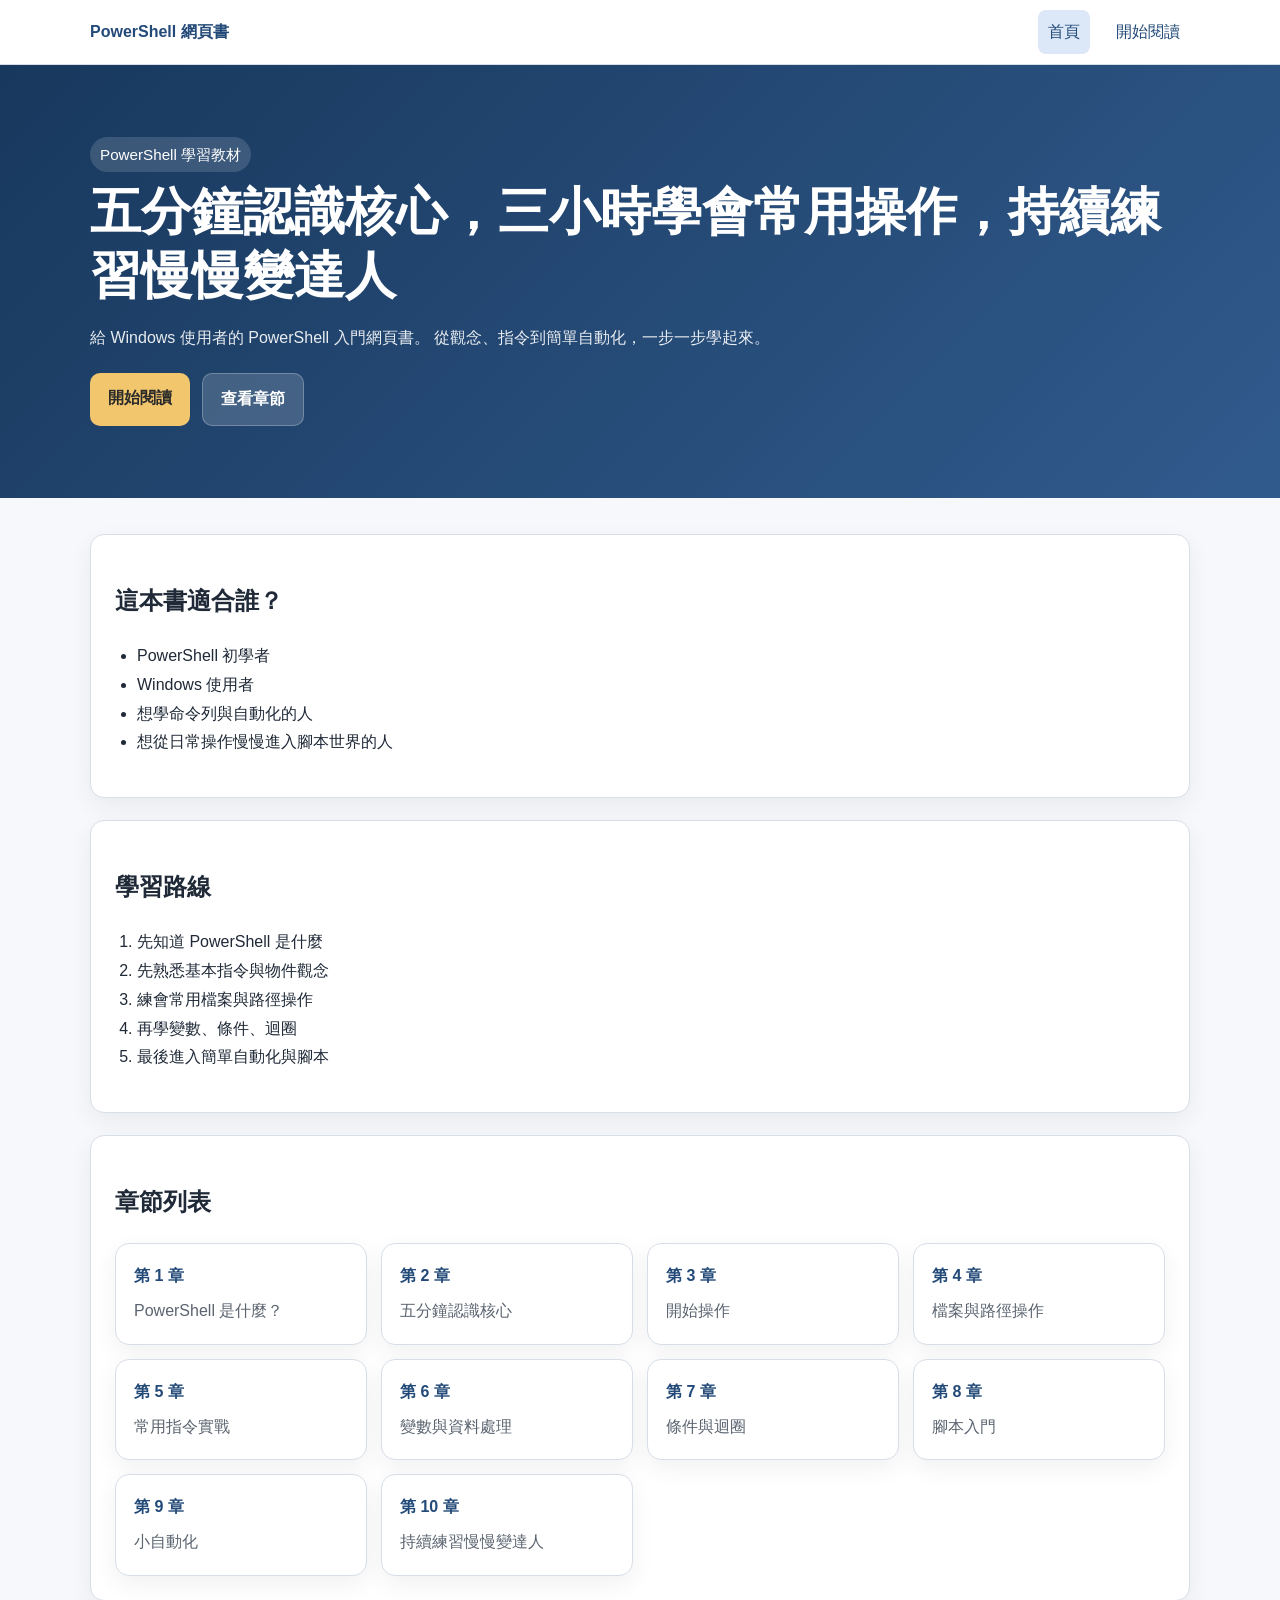
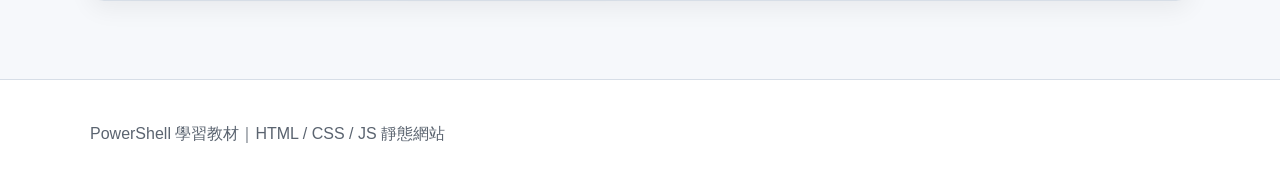
==== index.html @ 7c4fdc4e "init powershell ebook project" ====
<!DOCTYPE html>
<html lang="zh-Hant">
<head>
  <meta charset="UTF-8">
  <meta name="viewport" content="width=device-width, initial-scale=1.0">
  <title>PowerShell 學習教材</title>
  <meta name="description" content="PowerShell 學習教材：五分鐘認識核心，三小時學會常用操作，持續練習慢慢變達人">
  <link rel="stylesheet" href="assets/css/style.css">
</head>
<body>
  <header class="site-header">
    <div class="container header-inner">
      <div class="brand">PowerShell 網頁書</div>
      <button id="menuToggle" class="menu-toggle" aria-label="切換目錄">☰</button>
      <nav class="top-nav">
        <a href="index.html" class="active">首頁</a>
        <a href="chapters/chapter1.html">開始閱讀</a>
      </nav>
    </div>
  </header>

  <section class="hero">
    <div class="container">
      <p class="eyebrow">PowerShell 學習教材</p>
      <h1>五分鐘認識核心，三小時學會常用操作，持續練習慢慢變達人</h1>
      <p class="hero-text">
        給 Windows 使用者的 PowerShell 入門網頁書。
        從觀念、指令到簡單自動化，一步一步學起來。
      </p>
      <div class="hero-actions">
        <a class="btn primary" href="chapters/chapter1.html">開始閱讀</a>
        <a class="btn secondary" href="#chapters">查看章節</a>
      </div>
    </div>
  </section>

  <main class="container page-home">
    <section class="panel">
      <h2>這本書適合誰？</h2>
      <ul class="feature-list">
        <li>PowerShell 初學者</li>
        <li>Windows 使用者</li>
        <li>想學命令列與自動化的人</li>
        <li>想從日常操作慢慢進入腳本世界的人</li>
      </ul>
    </section>

    <section class="panel">
      <h2>學習路線</h2>
      <ol class="roadmap">
        <li>先知道 PowerShell 是什麼</li>
        <li>先熟悉基本指令與物件觀念</li>
        <li>練會常用檔案與路徑操作</li>
        <li>再學變數、條件、迴圈</li>
        <li>最後進入簡單自動化與腳本</li>
      </ol>
    </section>

    <section id="chapters" class="panel">
      <h2>章節列表</h2>
      <div class="chapter-grid">
        <a class="card" href="chapters/chapter1.html"><strong>第 1 章</strong><span>PowerShell 是什麼？</span></a>
        <a class="card" href="chapters/chapter2.html"><strong>第 2 章</strong><span>五分鐘認識核心</span></a>
        <a class="card" href="chapters/chapter3.html"><strong>第 3 章</strong><span>開始操作</span></a>
        <a class="card" href="chapters/chapter4.html"><strong>第 4 章</strong><span>檔案與路徑操作</span></a>
        <a class="card" href="chapters/chapter5.html"><strong>第 5 章</strong><span>常用指令實戰</span></a>
        <a class="card" href="chapters/chapter6.html"><strong>第 6 章</strong><span>變數與資料處理</span></a>
        <a class="card" href="chapters/chapter7.html"><strong>第 7 章</strong><span>條件與迴圈</span></a>
        <a class="card" href="chapters/chapter8.html"><strong>第 8 章</strong><span>腳本入門</span></a>
        <a class="card" href="chapters/chapter9.html"><strong>第 9 章</strong><span>小自動化</span></a>
        <a class="card" href="chapters/chapter10.html"><strong>第 10 章</strong><span>持續練習慢慢變達人</span></a>
      </div>
    </section>
  </main>

  <footer class="site-footer">
    <div class="container">
      <p>PowerShell 學習教材｜HTML / CSS / JS 靜態網站</p>
    </div>
  </footer>

  <script src="assets/js/main.js"></script>
</body>
</html>
---- assets/css/style.css ----
:root {
  --bg: #f6f8fb;
  --surface: #ffffff;
  --text: #1f2937;
  --muted: #5b6470;
  --primary: #234a78;
  --primary-light: #dce8f7;
  --border: #d7dee7;
  --code-bg: #111827;
  --code-text: #e5edf8;
  --accent: #f2c66d;
  --shadow: 0 8px 24px rgba(0, 0, 0, 0.06);
  --radius: 14px;
}

* {
  box-sizing: border-box;
}

html {
  scroll-behavior: smooth;
}

body {
  margin: 0;
  font-family: "Microsoft JhengHei", "Noto Sans TC", sans-serif;
  line-height: 1.8;
  color: var(--text);
  background: var(--bg);
}

a {
  color: var(--primary);
  text-decoration: none;
}

a:hover {
  text-decoration: underline;
}

.container {
  width: min(1100px, 92%);
  margin: 0 auto;
}

.site-header {
  position: sticky;
  top: 0;
  z-index: 20;
  background: rgba(255, 255, 255, 0.96);
  backdrop-filter: blur(8px);
  border-bottom: 1px solid var(--border);
}

.header-inner {
  display: flex;
  align-items: center;
  justify-content: space-between;
  min-height: 64px;
  gap: 16px;
}

.brand {
  font-weight: 700;
  color: var(--primary);
}

.top-nav {
  display: flex;
  gap: 16px;
}

.top-nav a {
  padding: 8px 10px;
  border-radius: 8px;
}

.top-nav a.active,
.top-nav a:hover {
  background: var(--primary-light);
  text-decoration: none;
}

.menu-toggle {
  display: none;
  border: 1px solid var(--border);
  background: var(--surface);
  padding: 8px 12px;
  border-radius: 10px;
  cursor: pointer;
}

.hero {
  background: linear-gradient(135deg, #18385d 0%, #315b8d 100%);
  color: #fff;
  padding: 72px 0;
}

.eyebrow {
  display: inline-block;
  margin: 0 0 8px;
  padding: 4px 10px;
  background: rgba(255,255,255,0.14);
  border-radius: 999px;
  font-size: 0.95rem;
}

.hero h1 {
  margin: 0 0 14px;
  font-size: clamp(2rem, 4vw, 3.2rem);
  line-height: 1.25;
}

.hero-text {
  max-width: 780px;
  color: rgba(255,255,255,0.9);
}

.hero-actions {
  display: flex;
  gap: 12px;
  flex-wrap: wrap;
  margin-top: 20px;
}

.btn {
  display: inline-block;
  padding: 11px 18px;
  border-radius: 10px;
  font-weight: 700;
  transition: 0.2s ease;
}

.btn:hover {
  transform: translateY(-1px);
  text-decoration: none;
}

.btn.primary {
  background: var(--accent);
  color: #2a2a2a;
}

.btn.secondary {
  background: rgba(255,255,255,0.16);
  color: #fff;
  border: 1px solid rgba(255,255,255,0.25);
}

.page-home,
.page-chapter {
  padding: 36px 0 56px;
}

.panel {
  background: var(--surface);
  border: 1px solid var(--border);
  border-radius: var(--radius);
  padding: 24px;
  box-shadow: var(--shadow);
  margin-bottom: 22px;
}

.feature-list,
.roadmap {
  padding-left: 22px;
}

.chapter-grid {
  display: grid;
  grid-template-columns: repeat(auto-fit, minmax(220px, 1fr));
  gap: 14px;
}

.card {
  display: block;
  background: var(--surface);
  border: 1px solid var(--border);
  border-radius: 14px;
  padding: 18px;
  box-shadow: var(--shadow);
}

.card strong {
  display: block;
  margin-bottom: 6px;
}

.card span {
  color: var(--muted);
}

.chapter-layout {
  display: grid;
  grid-template-columns: 280px 1fr;
  gap: 24px;
}

.sidebar {
  background: var(--surface);
  border: 1px solid var(--border);
  border-radius: var(--radius);
  padding: 18px;
  box-shadow: var(--shadow);
  height: fit-content;
  position: sticky;
  top: 84px;
}

.sidebar h2 {
  font-size: 1.05rem;
  margin-top: 0;
}

.sidebar nav {
  display: flex;
  flex-direction: column;
  gap: 6px;
}

.sidebar nav a {
  padding: 8px 10px;
  border-radius: 10px;
}

.sidebar nav a.active,
.sidebar nav a:hover {
  background: var(--primary-light);
  text-decoration: none;
}

.content {
  background: var(--surface);
  border: 1px solid var(--border);
  border-radius: var(--radius);
  padding: 30px;
  box-shadow: var(--shadow);
}

.content h1,
.content h2,
.content h3 {
  line-height: 1.35;
}

.content pre {
  background: var(--code-bg);
  color: var(--code-text);
  padding: 16px;
  border-radius: 12px;
  overflow-x: auto;
  font-size: 0.95rem;
}

.content code {
  font-family: Consolas, Monaco, monospace;
}

.note,
.warning,
.exercise {
  border-radius: 12px;
  padding: 16px 18px;
  margin: 18px 0;
}

.note {
  background: #eef5ff;
  border: 1px solid #cfe0f6;
}

.warning {
  background: #fff6e8;
  border: 1px solid #f0d7a8;
}

.exercise {
  background: #eefaf1;
  border: 1px solid #cfe8d6;
}

.chapter-nav {
  display: flex;
  justify-content: space-between;
  gap: 12px;
  margin-top: 30px;
  flex-wrap: wrap;
}

.chapter-nav a {
  background: var(--primary);
  color: #fff;
  padding: 10px 16px;
  border-radius: 10px;
}

.site-footer {
  border-top: 1px solid var(--border);
  background: #fff;
  padding: 24px 0;
  color: var(--muted);
}

.back-top {
  position: fixed;
  right: 18px;
  bottom: 18px;
  display: none;
  background: var(--primary);
  color: #fff;
  border: none;
  border-radius: 999px;
  width: 44px;
  height: 44px;
  cursor: pointer;
  box-shadow: var(--shadow);
}

.back-top.show {
  display: inline-flex;
  align-items: center;
  justify-content: center;
}

@media (max-width: 900px) {
  .chapter-layout {
    grid-template-columns: 1fr;
  }

  .sidebar {
    position: static;
  }
}

@media (max-width: 720px) {
  .top-nav {
    display: none;
    position: absolute;
    right: 4%;
    top: 64px;
    background: #fff;
    border: 1px solid var(--border);
    border-radius: 12px;
    padding: 10px;
    box-shadow: var(--shadow);
    flex-direction: column;
    min-width: 180px;
  }

  .top-nav.open {
    display: flex;
  }

  .menu-toggle {
    display: inline-block;
  }

  .content,
  .panel,
  .sidebar {
    padding: 20px;
  }
}
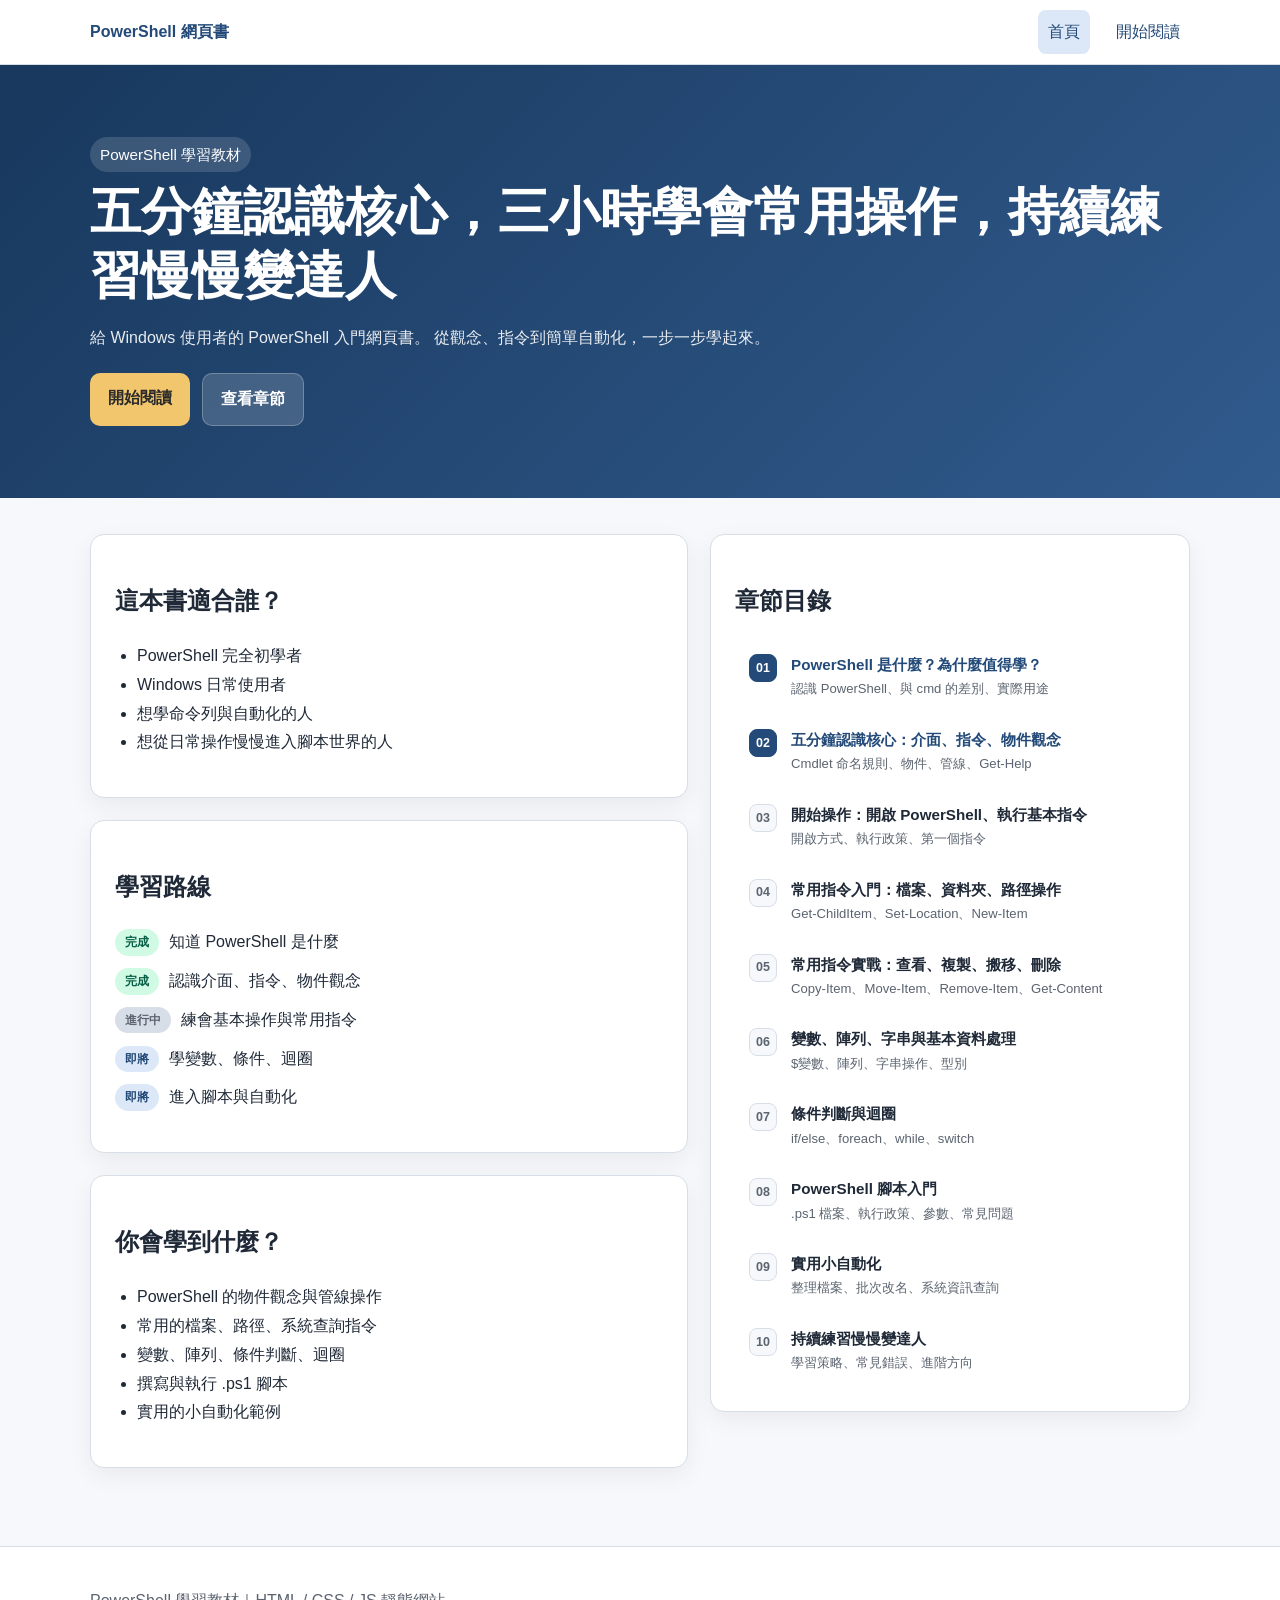
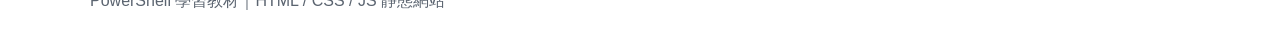
==== commit 67dade6a: "improve index page toc and update all sidebar titles" ====
--- a/index.html
+++ b/index.html
@@ -35,42 +35,137 @@
   </section>
 
   <main class="container page-home">
-    <section class="panel">
-      <h2>這本書適合誰？</h2>
-      <ul class="feature-list">
-        <li>PowerShell 初學者</li>
-        <li>Windows 使用者</li>
-        <li>想學命令列與自動化的人</li>
-        <li>想從日常操作慢慢進入腳本世界的人</li>
-      </ul>
-    </section>
+    <div class="home-grid">
+      <div>
+        <section class="panel">
+          <h2>這本書適合誰？</h2>
+          <ul class="feature-list">
+            <li>PowerShell 完全初學者</li>
+            <li>Windows 日常使用者</li>
+            <li>想學命令列與自動化的人</li>
+            <li>想從日常操作慢慢進入腳本世界的人</li>
+          </ul>
+        </section>
 
-    <section class="panel">
-      <h2>學習路線</h2>
-      <ol class="roadmap">
-        <li>先知道 PowerShell 是什麼</li>
-        <li>先熟悉基本指令與物件觀念</li>
-        <li>練會常用檔案與路徑操作</li>
-        <li>再學變數、條件、迴圈</li>
-        <li>最後進入簡單自動化與腳本</li>
-      </ol>
-    </section>
+        <section class="panel">
+          <h2>學習路線</h2>
+          <ol class="roadmap">
+            <li><span class="roadmap-tag done">完成</span> 知道 PowerShell 是什麼</li>
+            <li><span class="roadmap-tag done">完成</span> 認識介面、指令、物件觀念</li>
+            <li><span class="roadmap-tag">進行中</span> 練會基本操作與常用指令</li>
+            <li><span class="roadmap-tag upcoming">即將</span> 學變數、條件、迴圈</li>
+            <li><span class="roadmap-tag upcoming">即將</span> 進入腳本與自動化</li>
+          </ol>
+        </section>
 
-    <section id="chapters" class="panel">
-      <h2>章節列表</h2>
-      <div class="chapter-grid">
-        <a class="card" href="chapters/chapter1.html"><strong>第 1 章</strong><span>PowerShell 是什麼？</span></a>
-        <a class="card" href="chapters/chapter2.html"><strong>第 2 章</strong><span>五分鐘認識核心</span></a>
-        <a class="card" href="chapters/chapter3.html"><strong>第 3 章</strong><span>開始操作</span></a>
-        <a class="card" href="chapters/chapter4.html"><strong>第 4 章</strong><span>檔案與路徑操作</span></a>
-        <a class="card" href="chapters/chapter5.html"><strong>第 5 章</strong><span>常用指令實戰</span></a>
-        <a class="card" href="chapters/chapter6.html"><strong>第 6 章</strong><span>變數與資料處理</span></a>
-        <a class="card" href="chapters/chapter7.html"><strong>第 7 章</strong><span>條件與迴圈</span></a>
-        <a class="card" href="chapters/chapter8.html"><strong>第 8 章</strong><span>腳本入門</span></a>
-        <a class="card" href="chapters/chapter9.html"><strong>第 9 章</strong><span>小自動化</span></a>
-        <a class="card" href="chapters/chapter10.html"><strong>第 10 章</strong><span>持續練習慢慢變達人</span></a>
+        <section class="panel">
+          <h2>你會學到什麼？</h2>
+          <ul class="feature-list">
+            <li>PowerShell 的物件觀念與管線操作</li>
+            <li>常用的檔案、路徑、系統查詢指令</li>
+            <li>變數、陣列、條件判斷、迴圈</li>
+            <li>撰寫與執行 .ps1 腳本</li>
+            <li>實用的小自動化範例</li>
+          </ul>
+        </section>
       </div>
-    </section>
+
+      <section id="chapters" class="panel toc-panel">
+        <h2>章節目錄</h2>
+        <ol class="toc-list">
+          <li class="toc-item done">
+            <a href="chapters/chapter1.html">
+              <span class="toc-num">01</span>
+              <span class="toc-info">
+                <strong>PowerShell 是什麼？為什麼值得學？</strong>
+                <span>認識 PowerShell、與 cmd 的差別、實際用途</span>
+              </span>
+            </a>
+          </li>
+          <li class="toc-item done">
+            <a href="chapters/chapter2.html">
+              <span class="toc-num">02</span>
+              <span class="toc-info">
+                <strong>五分鐘認識核心：介面、指令、物件觀念</strong>
+                <span>Cmdlet 命名規則、物件、管線、Get-Help</span>
+              </span>
+            </a>
+          </li>
+          <li class="toc-item">
+            <a href="chapters/chapter3.html">
+              <span class="toc-num">03</span>
+              <span class="toc-info">
+                <strong>開始操作：開啟 PowerShell、執行基本指令</strong>
+                <span>開啟方式、執行政策、第一個指令</span>
+              </span>
+            </a>
+          </li>
+          <li class="toc-item">
+            <a href="chapters/chapter4.html">
+              <span class="toc-num">04</span>
+              <span class="toc-info">
+                <strong>常用指令入門：檔案、資料夾、路徑操作</strong>
+                <span>Get-ChildItem、Set-Location、New-Item</span>
+              </span>
+            </a>
+          </li>
+          <li class="toc-item">
+            <a href="chapters/chapter5.html">
+              <span class="toc-num">05</span>
+              <span class="toc-info">
+                <strong>常用指令實戰：查看、複製、搬移、刪除</strong>
+                <span>Copy-Item、Move-Item、Remove-Item、Get-Content</span>
+              </span>
+            </a>
+          </li>
+          <li class="toc-item">
+            <a href="chapters/chapter6.html">
+              <span class="toc-num">06</span>
+              <span class="toc-info">
+                <strong>變數、陣列、字串與基本資料處理</strong>
+                <span>$變數、陣列、字串操作、型別</span>
+              </span>
+            </a>
+          </li>
+          <li class="toc-item">
+            <a href="chapters/chapter7.html">
+              <span class="toc-num">07</span>
+              <span class="toc-info">
+                <strong>條件判斷與迴圈</strong>
+                <span>if/else、foreach、while、switch</span>
+              </span>
+            </a>
+          </li>
+          <li class="toc-item">
+            <a href="chapters/chapter8.html">
+              <span class="toc-num">08</span>
+              <span class="toc-info">
+                <strong>PowerShell 腳本入門</strong>
+                <span>.ps1 檔案、執行政策、參數、常見問題</span>
+              </span>
+            </a>
+          </li>
+          <li class="toc-item">
+            <a href="chapters/chapter9.html">
+              <span class="toc-num">09</span>
+              <span class="toc-info">
+                <strong>實用小自動化</strong>
+                <span>整理檔案、批次改名、系統資訊查詢</span>
+              </span>
+            </a>
+          </li>
+          <li class="toc-item">
+            <a href="chapters/chapter10.html">
+              <span class="toc-num">10</span>
+              <span class="toc-info">
+                <strong>持續練習慢慢變達人</strong>
+                <span>學習策略、常見錯誤、進階方向</span>
+              </span>
+            </a>
+          </li>
+        </ol>
+      </section>
+    </div>
   </main>
 
   <footer class="site-footer">
--- a/assets/css/style.css
+++ b/assets/css/style.css
@@ -279,6 +279,125 @@
   border: 1px solid #cfe8d6;
 }
 
+/* ===== 首頁 ===== */
+.home-grid {
+  display: grid;
+  grid-template-columns: 1fr 480px;
+  gap: 22px;
+  align-items: start;
+}
+
+.roadmap {
+  list-style: none;
+  padding-left: 0;
+  display: flex;
+  flex-direction: column;
+  gap: 10px;
+}
+
+.roadmap li {
+  display: flex;
+  align-items: center;
+  gap: 10px;
+}
+
+.roadmap-tag {
+  display: inline-block;
+  padding: 2px 10px;
+  border-radius: 999px;
+  font-size: 0.78rem;
+  font-weight: 700;
+  white-space: nowrap;
+  background: var(--border);
+  color: var(--muted);
+}
+
+.roadmap-tag.done {
+  background: #d1fae5;
+  color: #065f46;
+}
+
+.roadmap-tag.upcoming {
+  background: var(--primary-light);
+  color: var(--primary);
+}
+
+.toc-panel {
+  padding: 24px;
+}
+
+.toc-list {
+  list-style: none;
+  padding: 0;
+  margin: 0;
+  display: flex;
+  flex-direction: column;
+  gap: 4px;
+}
+
+.toc-item a {
+  display: flex;
+  align-items: flex-start;
+  gap: 14px;
+  padding: 12px 14px;
+  border-radius: 10px;
+  transition: background 0.15s;
+  color: var(--text);
+}
+
+.toc-item a:hover {
+  background: var(--primary-light);
+  text-decoration: none;
+}
+
+.toc-item.done a {
+  color: var(--primary);
+}
+
+.toc-num {
+  flex-shrink: 0;
+  width: 28px;
+  height: 28px;
+  border-radius: 8px;
+  background: var(--bg);
+  border: 1px solid var(--border);
+  display: flex;
+  align-items: center;
+  justify-content: center;
+  font-size: 0.78rem;
+  font-weight: 700;
+  color: var(--muted);
+}
+
+.toc-item.done .toc-num {
+  background: var(--primary);
+  border-color: var(--primary);
+  color: #fff;
+}
+
+.toc-info {
+  display: flex;
+  flex-direction: column;
+  gap: 2px;
+}
+
+.toc-info strong {
+  font-size: 0.95rem;
+  line-height: 1.4;
+}
+
+.toc-info span {
+  font-size: 0.82rem;
+  color: var(--muted);
+}
+
+@media (max-width: 900px) {
+  .home-grid {
+    grid-template-columns: 1fr;
+  }
+}
+
+/* ===== 章節導覽 ===== */
 .chapter-nav {
   display: flex;
   justify-content: space-between;
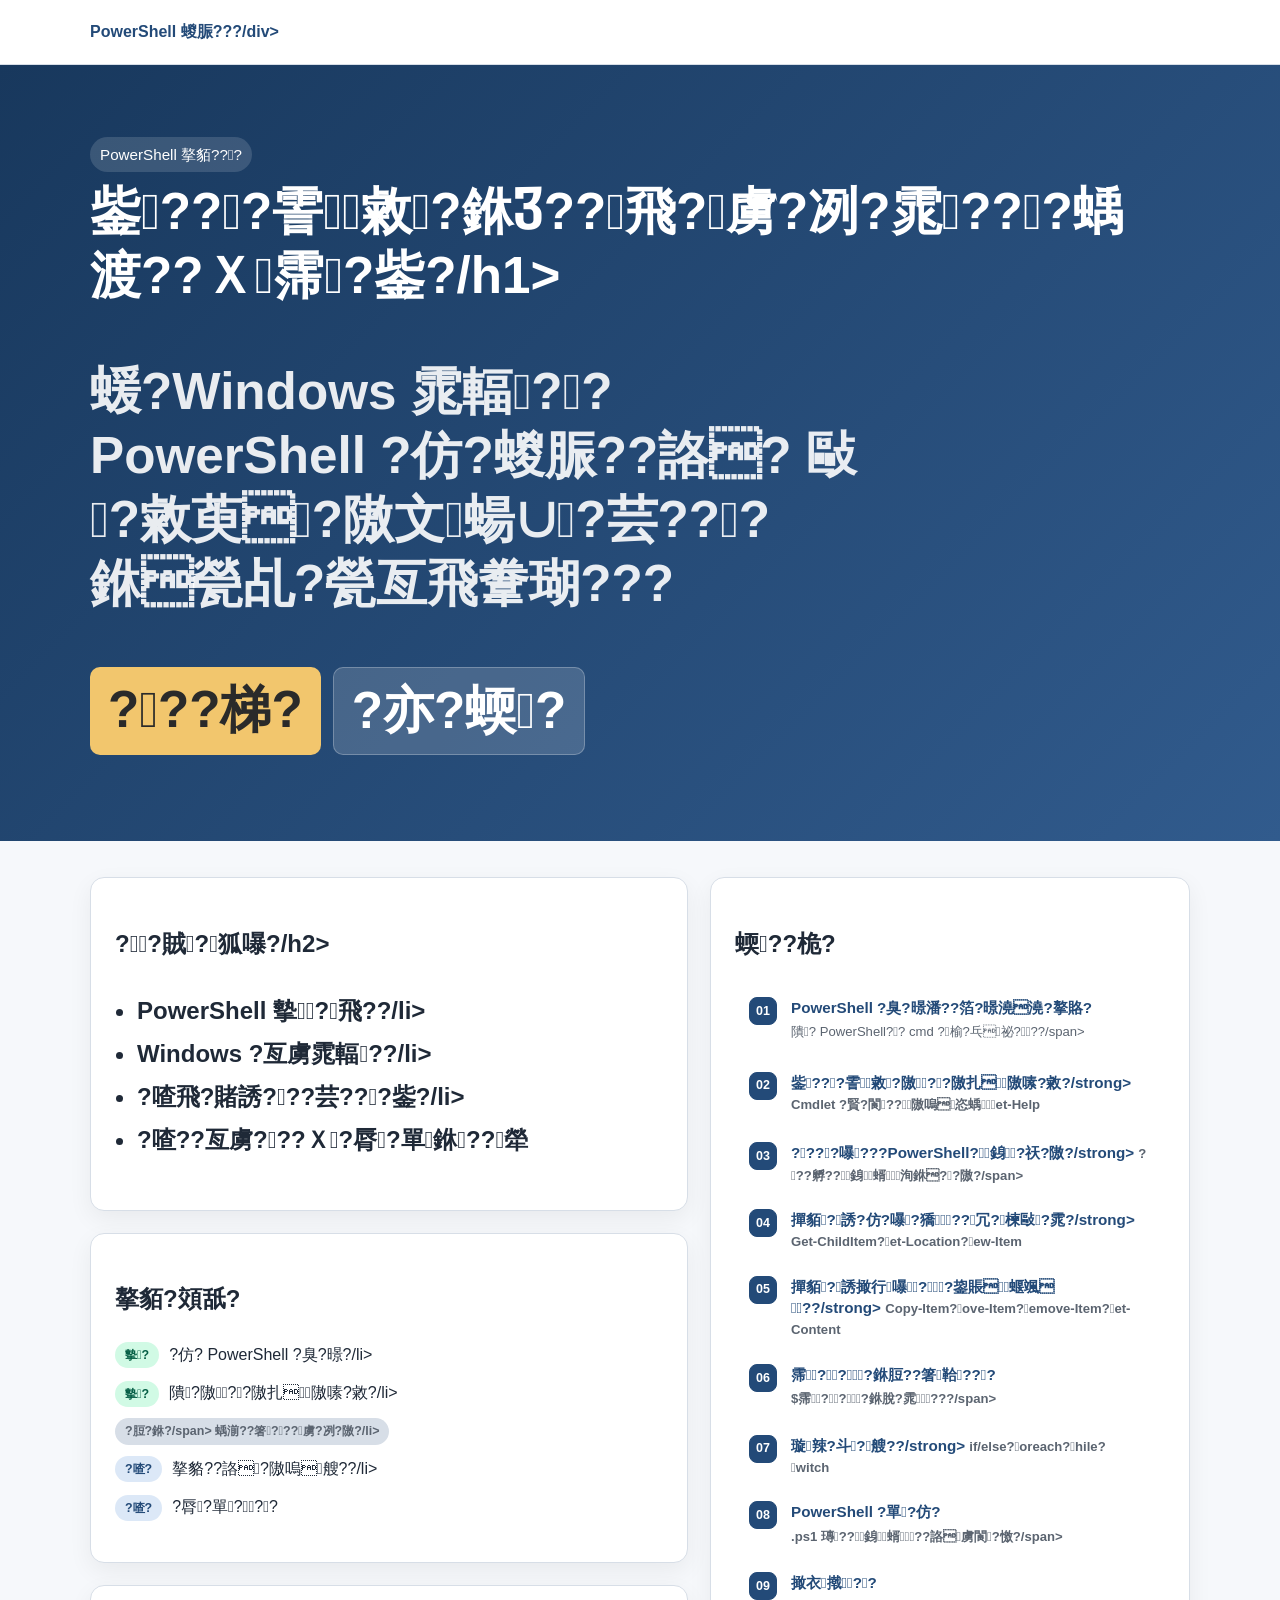
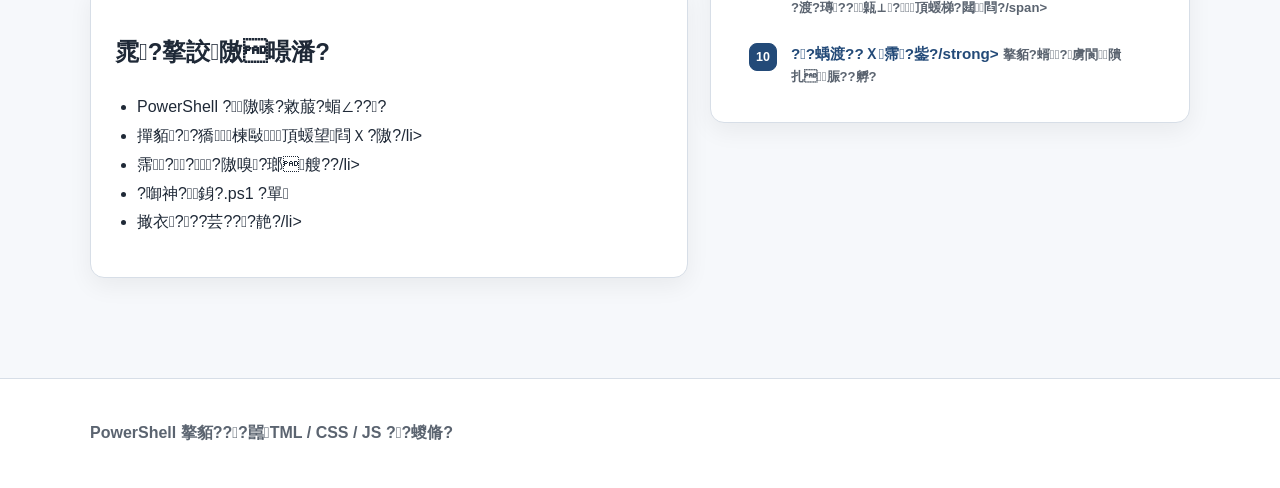
==== commit 3aa07c73: "add full content for all 10 chapters" ====
--- a/index.html
+++ b/index.html
@@ -1,35 +1,35 @@
-<!DOCTYPE html>
+﻿<!DOCTYPE html>
 <html lang="zh-Hant">
 <head>
   <meta charset="UTF-8">
   <meta name="viewport" content="width=device-width, initial-scale=1.0">
-  <title>PowerShell 學習教材</title>
-  <meta name="description" content="PowerShell 學習教材：五分鐘認識核心，三小時學會常用操作，持續練習慢慢變達人">
+  <title>PowerShell 摮貊???</title>
+  <meta name="description" content="PowerShell 摮貊???嚗???隤??詨?嚗?撠?摮豢?撣貊??嚗?蝥毀蝧?Ｚ??犖">
   <link rel="stylesheet" href="assets/css/style.css">
 </head>
 <body>
   <header class="site-header">
     <div class="container header-inner">
-      <div class="brand">PowerShell 網頁書</div>
-      <button id="menuToggle" class="menu-toggle" aria-label="切換目錄">☰</button>
+      <div class="brand">PowerShell 蝬脤???/div>
+      <button id="menuToggle" class="menu-toggle" aria-label="???桅?">??/button>
       <nav class="top-nav">
-        <a href="index.html" class="active">首頁</a>
-        <a href="chapters/chapter1.html">開始閱讀</a>
+        <a href="index.html" class="active">擐?</a>
+        <a href="chapters/chapter1.html">???梯?</a>
       </nav>
     </div>
   </header>
 
   <section class="hero">
     <div class="container">
-      <p class="eyebrow">PowerShell 學習教材</p>
-      <h1>五分鐘認識核心，三小時學會常用操作，持續練習慢慢變達人</h1>
+      <p class="eyebrow">PowerShell 摮貊???</p>
+      <h1>鈭???霅敹?銝??飛?虜?冽?雿???蝺渡??Ｘ霈?鈭?/h1>
       <p class="hero-text">
-        給 Windows 使用者的 PowerShell 入門網頁書。
-        從觀念、指令到簡單自動化，一步一步學起來。
+        蝯?Windows 雿輻?? PowerShell ?仿?蝬脤??詻?
+        敺?敹萸?隞文蝪∪?芸???銝甇乩?甇亙飛韏瑚???
       </p>
       <div class="hero-actions">
-        <a class="btn primary" href="chapters/chapter1.html">開始閱讀</a>
-        <a class="btn secondary" href="#chapters">查看章節</a>
+        <a class="btn primary" href="chapters/chapter1.html">???梯?</a>
+        <a class="btn secondary" href="#chapters">?亦?蝡?</a>
       </div>
     </div>
   </section>
@@ -38,47 +38,47 @@
     <div class="home-grid">
       <div>
         <section class="panel">
-          <h2>這本書適合誰？</h2>
+          <h2>??賊?狐嚗?/h2>
           <ul class="feature-list">
-            <li>PowerShell 完全初學者</li>
-            <li>Windows 日常使用者</li>
-            <li>想學命令列與自動化的人</li>
-            <li>想從日常操作慢慢進入腳本世界的人</li>
+            <li>PowerShell 摰?飛??/li>
+            <li>Windows ?亙虜雿輻??/li>
+            <li>?喳飛?賭誘???芸???鈭?/li>
+            <li>?喳??亙虜???Ｘ?脣?單銝??犖</li>
           </ul>
         </section>
 
         <section class="panel">
-          <h2>學習路線</h2>
+          <h2>摮貊?頝舐?</h2>
           <ol class="roadmap">
-            <li><span class="roadmap-tag done">完成</span> 知道 PowerShell 是什麼</li>
-            <li><span class="roadmap-tag done">完成</span> 認識介面、指令、物件觀念</li>
-            <li><span class="roadmap-tag">進行中</span> 練會基本操作與常用指令</li>
-            <li><span class="roadmap-tag upcoming">即將</span> 學變數、條件、迴圈</li>
-            <li><span class="roadmap-tag upcoming">即將</span> 進入腳本與自動化</li>
+            <li><span class="roadmap-tag done">摰?</span> ?仿? PowerShell ?臭?暻?/li>
+            <li><span class="roadmap-tag done">摰?</span> 隤?隞??隞扎隞嗉?敹?/li>
+            <li><span class="roadmap-tag">?脰?銝?/span> 蝺湔??箸???虜?冽?隞?/li>
+            <li><span class="roadmap-tag upcoming">?喳?</span> 摮貉??詻?隞嗚艘??/li>
+            <li><span class="roadmap-tag upcoming">?喳?</span> ?脣?單???</li>
           </ol>
         </section>
 
         <section class="panel">
-          <h2>你會學到什麼？</h2>
+          <h2>雿?摮詨隞暻潘?</h2>
           <ul class="feature-list">
-            <li>PowerShell 的物件觀念與管線操作</li>
-            <li>常用的檔案、路徑、系統查詢指令</li>
-            <li>變數、陣列、條件判斷、迴圈</li>
-            <li>撰寫與執行 .ps1 腳本</li>
-            <li>實用的小自動化範例</li>
+            <li>PowerShell ?隞嗉?敹菔?蝞∠???</li>
+            <li>撣貊??獢楝敺頂蝯望閰Ｘ?隞?/li>
+            <li>霈???隞嗅?瑯艘??/li>
+            <li>?啣神?銵?.ps1 ?單</li>
+            <li>撖衣???芸???靘?/li>
           </ul>
         </section>
       </div>
 
       <section id="chapters" class="panel toc-panel">
-        <h2>章節目錄</h2>
+        <h2>蝡??桅?</h2>
         <ol class="toc-list">
           <li class="toc-item done">
             <a href="chapters/chapter1.html">
               <span class="toc-num">01</span>
               <span class="toc-info">
-                <strong>PowerShell 是什麼？為什麼值得學？</strong>
-                <span>認識 PowerShell、與 cmd 的差別、實際用途</span>
+                <strong>PowerShell ?臭?暻潘??箔?暻澆澆?摮賂?</strong>
+                <span>隤? PowerShell?? cmd ?榆?乓祕???/span>
               </span>
             </a>
           </li>
@@ -86,80 +86,80 @@
             <a href="chapters/chapter2.html">
               <span class="toc-num">02</span>
               <span class="toc-info">
-                <strong>五分鐘認識核心：介面、指令、物件觀念</strong>
-                <span>Cmdlet 命名規則、物件、管線、Get-Help</span>
+                <strong>鈭???霅敹?隞??隞扎隞嗉?敹?/strong>
+                <span>Cmdlet ?賢?閬??隞嗚恣蝺et-Help</span>
               </span>
             </a>
           </li>
-          <li class="toc-item">
+          <li class="toc-item done">
             <a href="chapters/chapter3.html">
               <span class="toc-num">03</span>
               <span class="toc-info">
-                <strong>開始操作：開啟 PowerShell、執行基本指令</strong>
-                <span>開啟方式、執行政策、第一個指令</span>
+                <strong>????嚗???PowerShell?銵?祆?隞?/strong>
+                <span>???孵??銵蝑洵銝??隞?/span>
               </span>
             </a>
           </li>
-          <li class="toc-item">
+          <li class="toc-item done">
             <a href="chapters/chapter4.html">
               <span class="toc-num">04</span>
               <span class="toc-info">
-                <strong>常用指令入門：檔案、資料夾、路徑操作</strong>
-                <span>Get-ChildItem、Set-Location、New-Item</span>
+                <strong>撣貊?誘?仿?嚗?獢??冗?楝敺?雿?/strong>
+                <span>Get-ChildItem?et-Location?ew-Item</span>
               </span>
             </a>
           </li>
-          <li class="toc-item">
+          <li class="toc-item done">
             <a href="chapters/chapter5.html">
               <span class="toc-num">05</span>
               <span class="toc-info">
-                <strong>常用指令實戰：查看、複製、搬移、刪除</strong>
-                <span>Copy-Item、Move-Item、Remove-Item、Get-Content</span>
+                <strong>撣貊?誘撖行嚗??鋆賬蝘颯??/strong>
+                <span>Copy-Item?ove-Item?emove-Item?et-Content</span>
               </span>
             </a>
           </li>
-          <li class="toc-item">
+          <li class="toc-item done">
             <a href="chapters/chapter6.html">
               <span class="toc-num">06</span>
               <span class="toc-info">
-                <strong>變數、陣列、字串與基本資料處理</strong>
-                <span>$變數、陣列、字串操作、型別</span>
+                <strong>霈???銝脰??箸鞈???</strong>
+                <span>$霈???銝脫?雿???/span>
               </span>
             </a>
           </li>
-          <li class="toc-item">
+          <li class="toc-item done">
             <a href="chapters/chapter7.html">
               <span class="toc-num">07</span>
               <span class="toc-info">
-                <strong>條件判斷與迴圈</strong>
-                <span>if/else、foreach、while、switch</span>
+                <strong>璇辣?斗?艘??/strong>
+                <span>if/else?oreach?hile?witch</span>
               </span>
             </a>
           </li>
-          <li class="toc-item">
+          <li class="toc-item done">
             <a href="chapters/chapter8.html">
               <span class="toc-num">08</span>
               <span class="toc-info">
-                <strong>PowerShell 腳本入門</strong>
-                <span>.ps1 檔案、執行政策、參數、常見問題</span>
+                <strong>PowerShell ?單?仿?</strong>
+                <span>.ps1 瑼??銵蝑??詻虜閬?憿?/span>
               </span>
             </a>
           </li>
-          <li class="toc-item">
+          <li class="toc-item done">
             <a href="chapters/chapter9.html">
               <span class="toc-num">09</span>
               <span class="toc-info">
-                <strong>實用小自動化</strong>
-                <span>整理檔案、批次改名、系統資訊查詢</span>
+                <strong>撖衣撠??</strong>
+                <span>?渡?瑼??甈⊥?頂蝯梯?閮閰?/span>
               </span>
             </a>
           </li>
-          <li class="toc-item">
+          <li class="toc-item done">
             <a href="chapters/chapter10.html">
               <span class="toc-num">10</span>
               <span class="toc-info">
-                <strong>持續練習慢慢變達人</strong>
-                <span>學習策略、常見錯誤、進階方向</span>
+                <strong>??蝺渡??Ｘ霈?鈭?/strong>
+                <span>摮貊?蝑?虜閬隤扎脤??孵?</span>
               </span>
             </a>
           </li>
@@ -170,10 +170,11 @@
 
   <footer class="site-footer">
     <div class="container">
-      <p>PowerShell 學習教材｜HTML / CSS / JS 靜態網站</p>
+      <p>PowerShell 摮貊???嚚TML / CSS / JS ??蝬脩?</p>
     </div>
   </footer>
 
   <script src="assets/js/main.js"></script>
 </body>
 </html>
+
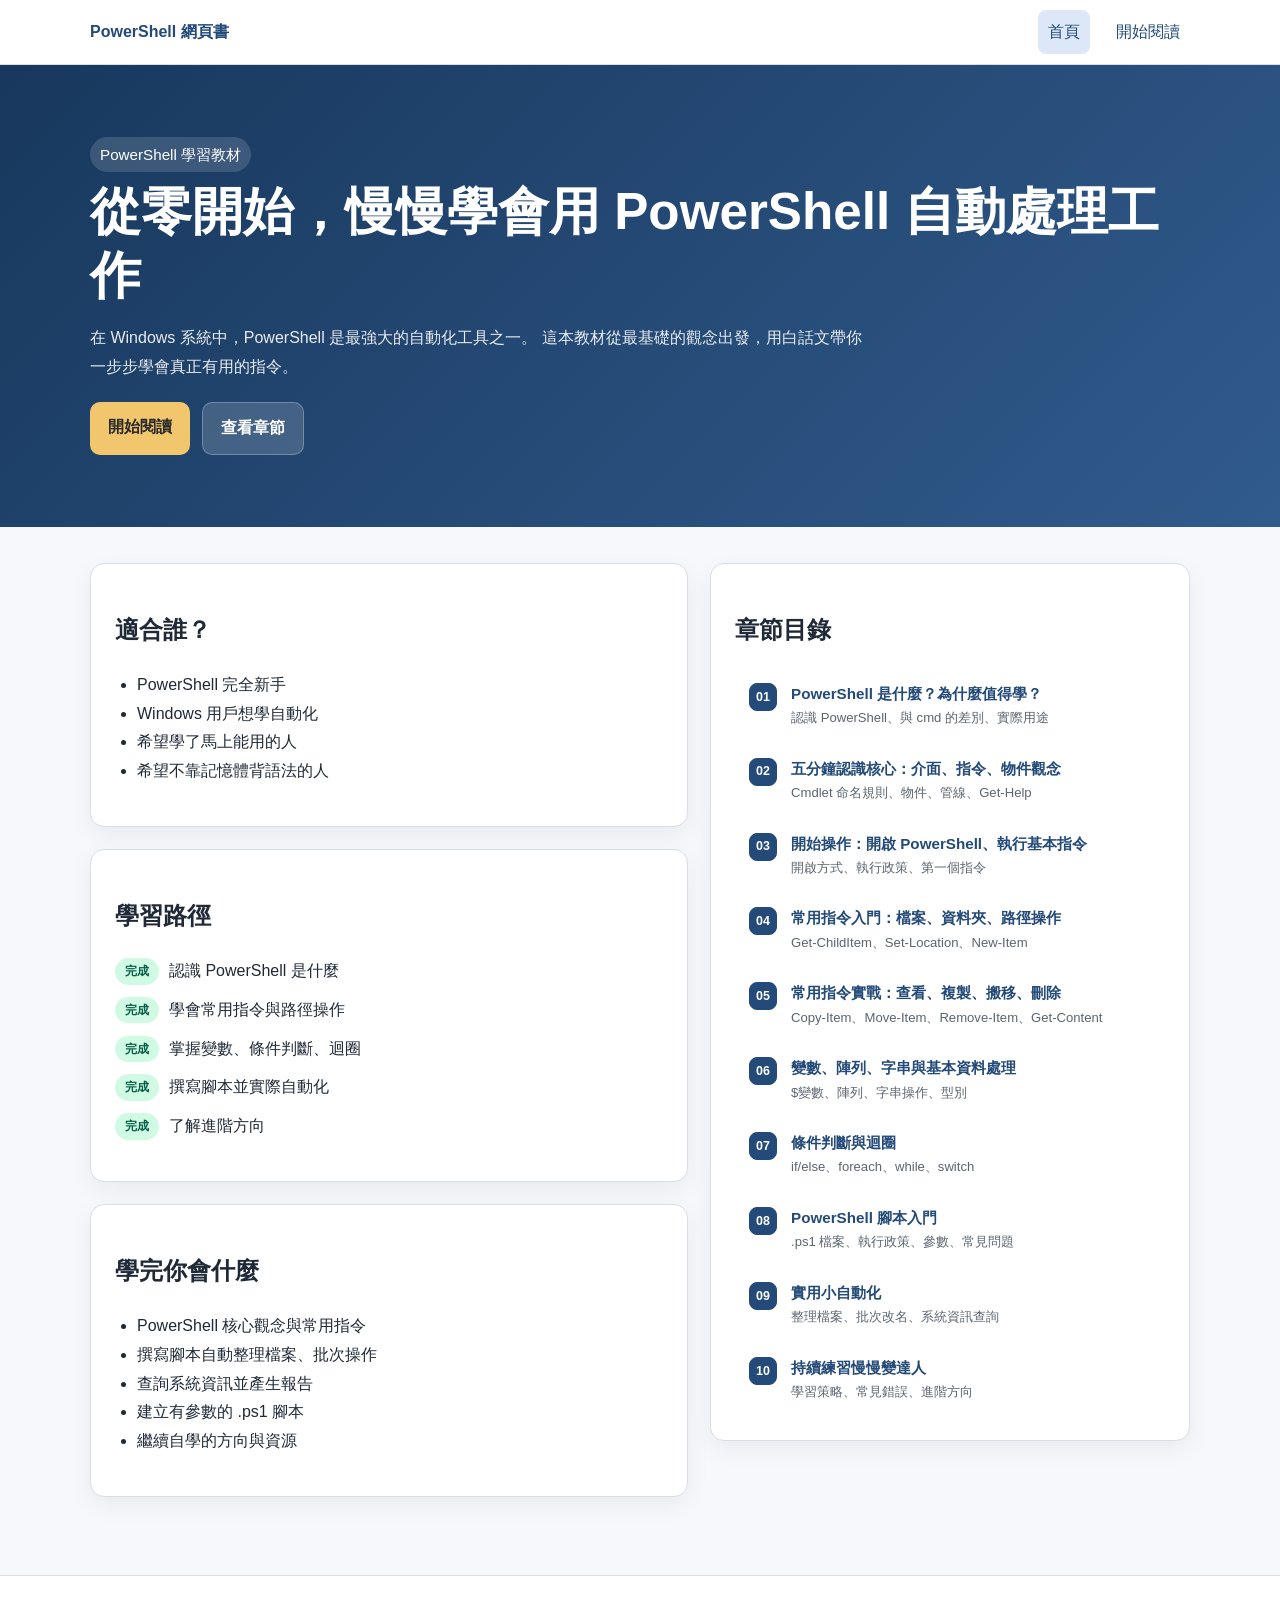
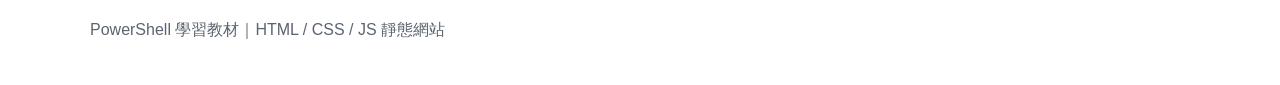
==== commit 4abe154d: "fix index.html encoding corruption, restore correct Chinese content" ====
--- a/index.html
+++ b/index.html
@@ -1,35 +1,35 @@
-﻿<!DOCTYPE html>
+<!DOCTYPE html>
 <html lang="zh-Hant">
 <head>
   <meta charset="UTF-8">
   <meta name="viewport" content="width=device-width, initial-scale=1.0">
-  <title>PowerShell 摮貊???</title>
-  <meta name="description" content="PowerShell 摮貊???嚗???隤??詨?嚗?撠?摮豢?撣貊??嚗?蝥毀蝧?Ｚ??犖">
+  <title>PowerShell 網頁書</title>
+  <meta name="description" content="PowerShell 網頁書，從零開始學習，適合初學者，包含觀念說明、範例指令、常見錯誤與小練習。">
   <link rel="stylesheet" href="assets/css/style.css">
 </head>
 <body>
   <header class="site-header">
     <div class="container header-inner">
-      <div class="brand">PowerShell 蝬脤???/div>
-      <button id="menuToggle" class="menu-toggle" aria-label="???桅?">??/button>
+      <div class="brand">PowerShell 網頁書</div>
+      <button id="menuToggle" class="menu-toggle" aria-label="切換目錄">☰</button>
       <nav class="top-nav">
-        <a href="index.html" class="active">擐?</a>
-        <a href="chapters/chapter1.html">???梯?</a>
+        <a href="index.html" class="active">首頁</a>
+        <a href="chapters/chapter1.html">開始閱讀</a>
       </nav>
     </div>
   </header>
 
   <section class="hero">
     <div class="container">
-      <p class="eyebrow">PowerShell 摮貊???</p>
-      <h1>鈭???霅敹?銝??飛?虜?冽?雿???蝺渡??Ｘ霈?鈭?/h1>
+      <p class="eyebrow">PowerShell 學習教材</p>
+      <h1>從零開始，慢慢學會用 PowerShell 自動處理工作</h1>
       <p class="hero-text">
-        蝯?Windows 雿輻?? PowerShell ?仿?蝬脤??詻?
-        敺?敹萸?隞文蝪∪?芸???銝甇乩?甇亙飛韏瑚???
+        在 Windows 系統中，PowerShell 是最強大的自動化工具之一。
+        這本教材從最基礎的觀念出發，用白話文帶你一步步學會真正有用的指令。
       </p>
       <div class="hero-actions">
-        <a class="btn primary" href="chapters/chapter1.html">???梯?</a>
-        <a class="btn secondary" href="#chapters">?亦?蝡?</a>
+        <a class="btn primary" href="chapters/chapter1.html">開始閱讀</a>
+        <a class="btn secondary" href="#chapters">查看章節</a>
       </div>
     </div>
   </section>
@@ -38,47 +38,47 @@
     <div class="home-grid">
       <div>
         <section class="panel">
-          <h2>??賊?狐嚗?/h2>
+          <h2>適合誰？</h2>
           <ul class="feature-list">
-            <li>PowerShell 摰?飛??/li>
-            <li>Windows ?亙虜雿輻??/li>
-            <li>?喳飛?賭誘???芸???鈭?/li>
-            <li>?喳??亙虜???Ｘ?脣?單銝??犖</li>
+            <li>PowerShell 完全新手</li>
+            <li>Windows 用戶想學自動化</li>
+            <li>希望學了馬上能用的人</li>
+            <li>希望不靠記憶體背語法的人</li>
           </ul>
         </section>
 
         <section class="panel">
-          <h2>摮貊?頝舐?</h2>
+          <h2>學習路徑</h2>
           <ol class="roadmap">
-            <li><span class="roadmap-tag done">摰?</span> ?仿? PowerShell ?臭?暻?/li>
-            <li><span class="roadmap-tag done">摰?</span> 隤?隞??隞扎隞嗉?敹?/li>
-            <li><span class="roadmap-tag">?脰?銝?/span> 蝺湔??箸???虜?冽?隞?/li>
-            <li><span class="roadmap-tag upcoming">?喳?</span> 摮貉??詻?隞嗚艘??/li>
-            <li><span class="roadmap-tag upcoming">?喳?</span> ?脣?單???</li>
+            <li><span class="roadmap-tag done">完成</span> 認識 PowerShell 是什麼</li>
+            <li><span class="roadmap-tag done">完成</span> 學會常用指令與路徑操作</li>
+            <li><span class="roadmap-tag done">完成</span> 掌握變數、條件判斷、迴圈</li>
+            <li><span class="roadmap-tag done">完成</span> 撰寫腳本並實際自動化</li>
+            <li><span class="roadmap-tag done">完成</span> 了解進階方向</li>
           </ol>
         </section>
 
         <section class="panel">
-          <h2>雿?摮詨隞暻潘?</h2>
+          <h2>學完你會什麼</h2>
           <ul class="feature-list">
-            <li>PowerShell ?隞嗉?敹菔?蝞∠???</li>
-            <li>撣貊??獢楝敺頂蝯望閰Ｘ?隞?/li>
-            <li>霈???隞嗅?瑯艘??/li>
-            <li>?啣神?銵?.ps1 ?單</li>
-            <li>撖衣???芸???靘?/li>
+            <li>PowerShell 核心觀念與常用指令</li>
+            <li>撰寫腳本自動整理檔案、批次操作</li>
+            <li>查詢系統資訊並產生報告</li>
+            <li>建立有參數的 .ps1 腳本</li>
+            <li>繼續自學的方向與資源</li>
           </ul>
         </section>
       </div>
 
       <section id="chapters" class="panel toc-panel">
-        <h2>蝡??桅?</h2>
+        <h2>章節目錄</h2>
         <ol class="toc-list">
           <li class="toc-item done">
             <a href="chapters/chapter1.html">
               <span class="toc-num">01</span>
               <span class="toc-info">
-                <strong>PowerShell ?臭?暻潘??箔?暻澆澆?摮賂?</strong>
-                <span>隤? PowerShell?? cmd ?榆?乓祕???/span>
+                <strong>PowerShell 是什麼？為什麼值得學？</strong>
+                <span>認識 PowerShell、與 cmd 的差別、實際用途</span>
               </span>
             </a>
           </li>
@@ -86,8 +86,8 @@
             <a href="chapters/chapter2.html">
               <span class="toc-num">02</span>
               <span class="toc-info">
-                <strong>鈭???霅敹?隞??隞扎隞嗉?敹?/strong>
-                <span>Cmdlet ?賢?閬??隞嗚恣蝺et-Help</span>
+                <strong>五分鐘認識核心：介面、指令、物件觀念</strong>
+                <span>Cmdlet 命名規則、物件、管線、Get-Help</span>
               </span>
             </a>
           </li>
@@ -95,8 +95,8 @@
             <a href="chapters/chapter3.html">
               <span class="toc-num">03</span>
               <span class="toc-info">
-                <strong>????嚗???PowerShell?銵?祆?隞?/strong>
-                <span>???孵??銵蝑洵銝??隞?/span>
+                <strong>開始操作：開啟 PowerShell、執行基本指令</strong>
+                <span>開啟方式、執行政策、第一個指令</span>
               </span>
             </a>
           </li>
@@ -104,8 +104,8 @@
             <a href="chapters/chapter4.html">
               <span class="toc-num">04</span>
               <span class="toc-info">
-                <strong>撣貊?誘?仿?嚗?獢??冗?楝敺?雿?/strong>
-                <span>Get-ChildItem?et-Location?ew-Item</span>
+                <strong>常用指令入門：檔案、資料夾、路徑操作</strong>
+                <span>Get-ChildItem、Set-Location、New-Item</span>
               </span>
             </a>
           </li>
@@ -113,8 +113,8 @@
             <a href="chapters/chapter5.html">
               <span class="toc-num">05</span>
               <span class="toc-info">
-                <strong>撣貊?誘撖行嚗??鋆賬蝘颯??/strong>
-                <span>Copy-Item?ove-Item?emove-Item?et-Content</span>
+                <strong>常用指令實戰：查看、複製、搬移、刪除</strong>
+                <span>Copy-Item、Move-Item、Remove-Item、Get-Content</span>
               </span>
             </a>
           </li>
@@ -122,8 +122,8 @@
             <a href="chapters/chapter6.html">
               <span class="toc-num">06</span>
               <span class="toc-info">
-                <strong>霈???銝脰??箸鞈???</strong>
-                <span>$霈???銝脫?雿???/span>
+                <strong>變數、陣列、字串與基本資料處理</strong>
+                <span>$變數、陣列、字串操作、型別</span>
               </span>
             </a>
           </li>
@@ -131,8 +131,8 @@
             <a href="chapters/chapter7.html">
               <span class="toc-num">07</span>
               <span class="toc-info">
-                <strong>璇辣?斗?艘??/strong>
-                <span>if/else?oreach?hile?witch</span>
+                <strong>條件判斷與迴圈</strong>
+                <span>if/else、foreach、while、switch</span>
               </span>
             </a>
           </li>
@@ -140,8 +140,8 @@
             <a href="chapters/chapter8.html">
               <span class="toc-num">08</span>
               <span class="toc-info">
-                <strong>PowerShell ?單?仿?</strong>
-                <span>.ps1 瑼??銵蝑??詻虜閬?憿?/span>
+                <strong>PowerShell 腳本入門</strong>
+                <span>.ps1 檔案、執行政策、參數、常見問題</span>
               </span>
             </a>
           </li>
@@ -149,8 +149,8 @@
             <a href="chapters/chapter9.html">
               <span class="toc-num">09</span>
               <span class="toc-info">
-                <strong>撖衣撠??</strong>
-                <span>?渡?瑼??甈⊥?頂蝯梯?閮閰?/span>
+                <strong>實用小自動化</strong>
+                <span>整理檔案、批次改名、系統資訊查詢</span>
               </span>
             </a>
           </li>
@@ -158,8 +158,8 @@
             <a href="chapters/chapter10.html">
               <span class="toc-num">10</span>
               <span class="toc-info">
-                <strong>??蝺渡??Ｘ霈?鈭?/strong>
-                <span>摮貊?蝑?虜閬隤扎脤??孵?</span>
+                <strong>持續練習慢慢變達人</strong>
+                <span>學習策略、常見錯誤、進階方向</span>
               </span>
             </a>
           </li>
@@ -170,11 +170,10 @@
 
   <footer class="site-footer">
     <div class="container">
-      <p>PowerShell 摮貊???嚚TML / CSS / JS ??蝬脩?</p>
+      <p>PowerShell 學習教材｜HTML / CSS / JS 靜態網站</p>
     </div>
   </footer>
 
   <script src="assets/js/main.js"></script>
 </body>
-</html>
-
+</html>
